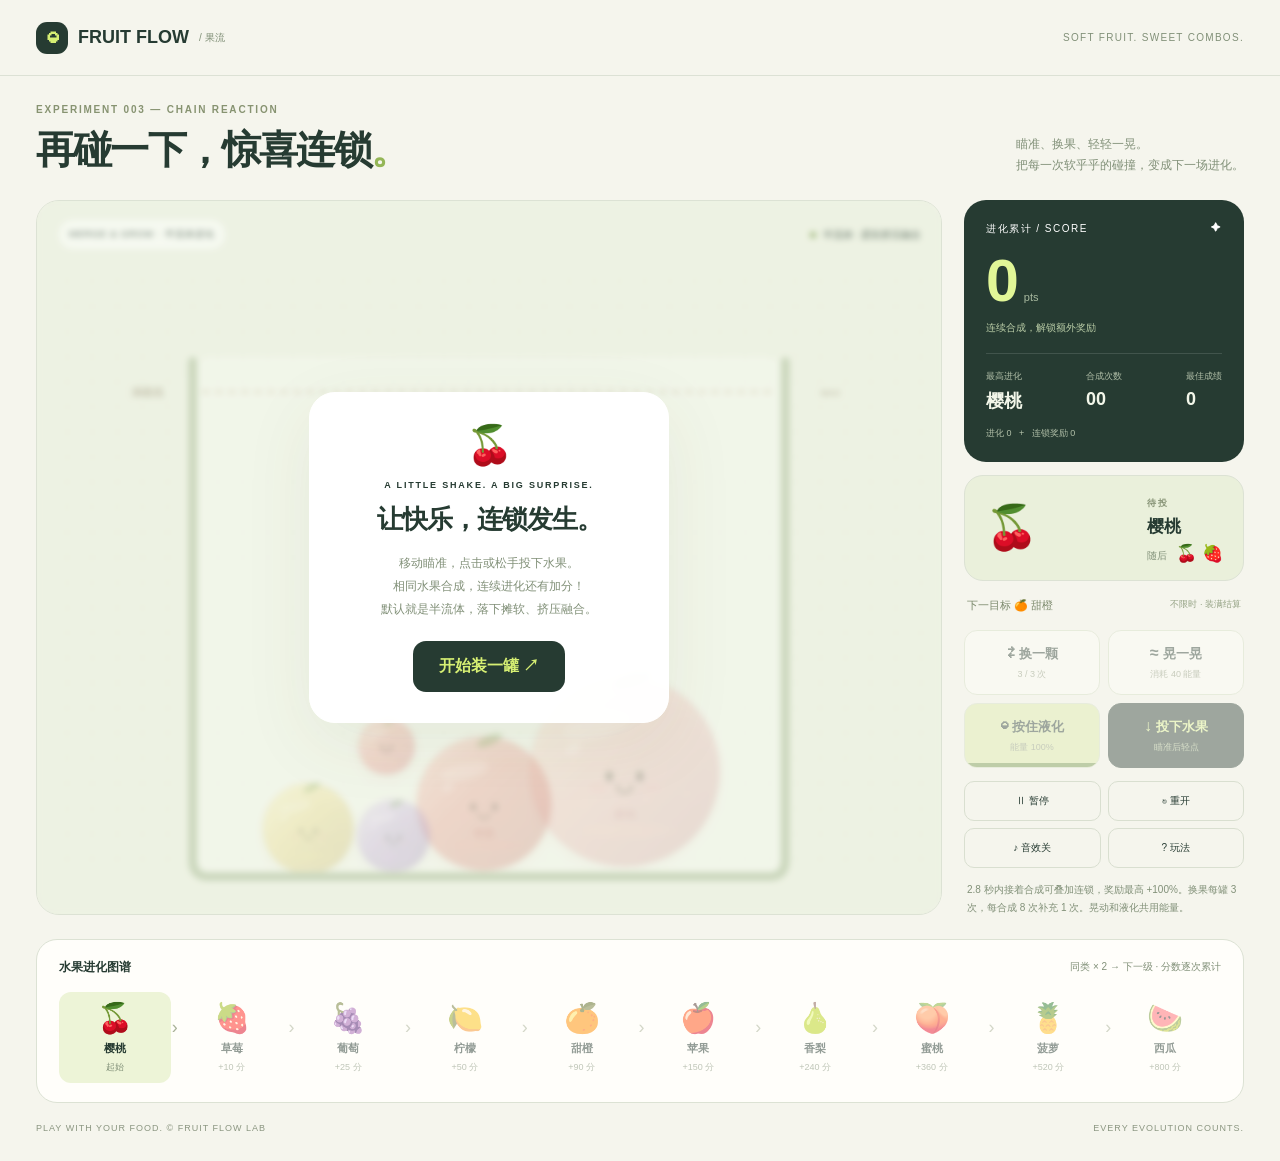
==== index.html @ d8d3d986 "Initial release of Fruit Flow" ====
<!doctype html>
<html lang="zh-CN"><head><meta charset="UTF-8"><meta name="viewport" content="width=device-width,initial-scale=1,viewport-fit=cover"><meta name="theme-color" content="#f5f5ed"><title>果流实验室 · Fruit Flow</title><style>

:root{--ink:#263b32;--muted:#819078;--lime:#d6ef73;--paper:#f5f5ed}*{box-sizing:border-box}html{color-scheme:light}body{margin:0;background:var(--paper);color:var(--ink);font-family:Arial,"PingFang SC","Microsoft Yahei",sans-serif}button{font:inherit;color:inherit;cursor:pointer;touch-action:manipulation}button:disabled{opacity:.42;cursor:default}button:focus-visible,a:focus-visible{outline:3px solid #eb965f;outline-offset:3px}[hidden]{display:none!important}header{max-width:1380px;margin:auto;height:76px;padding:0 36px;border-bottom:1px solid #dce1d5;display:flex;align-items:center;justify-content:space-between}.brand{display:flex;align-items:center;gap:10px;font-size:18px;font-weight:800}.brand small{font-size:10px;font-weight:400;color:var(--muted)}.mark{width:32px;height:32px;background:var(--ink);color:var(--lime);border-radius:11px;display:grid;place-items:center;font-size:24px}.eyebrow{font-size:10px;letter-spacing:1.8px;font-weight:700}.header-right{font-size:10px;letter-spacing:1.3px;color:var(--muted)}main{max-width:1380px;margin:auto;padding:28px 36px}.intro{display:flex;align-items:end;justify-content:space-between;margin-bottom:23px}h1{font-size:39px;letter-spacing:-1.8px;margin:8px 0 0}.intro p{font-size:12px;line-height:1.8;color:var(--muted);margin:0}.layout{display:grid;grid-template-columns:minmax(0,1fr) 280px;gap:22px;align-items:start}.lab{position:sticky;top:15px;min-width:0;background:#edf1e4;border:1px solid #dce2d4;border-radius:23px;overflow:hidden}.game-surface{position:relative;width:100%}canvas{display:block;width:100%;aspect-ratio:900/710;touch-action:none}.lab-head{position:absolute;top:17px;left:20px;right:20px;display:flex;align-items:center;justify-content:space-between;pointer-events:none;z-index:1}.tag{padding:9px 11px;border:1px solid #e0e5d6;background:#ffffffb3;border-radius:20px;font-size:9px;letter-spacing:1px}.phase-label{font-size:10px;display:flex;align-items:center;gap:7px}.phase-label i{width:6px;height:6px;border-radius:50%;background:#849c54}.overlay{position:absolute;inset:0;z-index:3;display:grid;place-items:center;background:#eff3e24d;backdrop-filter:blur(3px);padding:16px}.overlay.hidden{display:none}.welcome{max-width:360px;width:100%;padding:30px 24px;border:1px solid white;border-radius:26px;background:#fffffff5;text-align:center;box-shadow:0 20px 70px #40562c14}.symbol{font-size:38px}.welcome .eyebrow{margin-top:13px;font-size:9px}.welcome h2{font-size:26px;letter-spacing:-1px;margin:12px 0}.welcome p{font-size:12px;color:var(--muted);line-height:1.9;margin:15px 0 20px}.primary{border:0;border-radius:13px;background:var(--ink);color:var(--lime);font-weight:700;padding:15px 26px;min-height:44px}.primary:hover{background:#3a5544}.side{display:flex;flex-direction:column;gap:13px}.score-card{padding:22px;border-radius:22px;background:var(--ink);color:#fff}.card-heading{font-size:10px;letter-spacing:1.5px;display:flex;justify-content:space-between}.score{font-size:59px;line-height:1.1;letter-spacing:-3px;color:#e1f697;margin:13px 0 7px;font-variant-numeric:tabular-nums}.score b{font-weight:600}.score>span{font-size:11px;letter-spacing:0;margin-left:8px;color:#a9baa0}#combo{font-size:10px;color:#bacda7;min-height:15px}.stats{display:flex;justify-content:space-between;border-top:1px solid #ffffff20;padding-top:16px;margin-top:17px;font-size:9px;color:#b1bfa8}.stats strong{display:block;font-size:18px;color:#f2f6e9;margin-top:6px}.score-detail{font-size:9px;color:#b1bfa8;margin-top:14px}.next-card{border:1px solid #dce2d4;background:#eaf0db;border-radius:19px;padding:16px 20px;display:flex;align-items:center;justify-content:space-between}.next-card .eyebrow{font-size:9px;color:#899578}.next-name{font-size:17px;font-weight:700;margin:5px 0}.next-card small{font-size:10px;color:var(--muted)}#afterNext{font-size:17px;margin-left:6px}#nextFruit{font-size:43px}#chainBadge{display:none}.mission{font-size:11px;color:#7b896c;padding:4px 3px;display:flex;justify-content:space-between;gap:10px}.mission span:last-child{font-size:9px;color:#93a183}.toolbox{display:grid;grid-template-columns:1fr 1fr;gap:8px}.tool{position:relative;border:1px solid #d5dfc7;border-radius:13px;background:#fffefa;padding:13px 8px;min-height:65px;overflow:hidden;font-size:13px;font-weight:700;user-select:none;-webkit-user-select:none}.tool small{display:block;font-size:9px;font-weight:400;margin-top:5px;color:#8a957c}.tool .icon{font-size:16px;margin-right:4px}.liquid-tool{background:#ddecaa;touch-action:none}.liquid-tool.active{background:#facb8e}.drop-tool{background:var(--ink);color:#e1f697;border-color:var(--ink)}.drop-tool small{color:#afbf99}.meter{position:absolute;bottom:0;left:0;width:100%;height:4px;background:#c6d99b}.meter>div{height:100%;background:#74964b;width:100%;transition:width .1s linear}.bottom-controls{display:grid;grid-template-columns:1fr 1fr;gap:7px}.secondary{min-height:40px;padding:9px 7px;border:1px solid #d9dfd0;border-radius:10px;font-size:10px;background:transparent}.note{font-size:10px;line-height:1.8;color:var(--muted);margin:0 3px}.instructions{border:1px solid #dce2d4;border-radius:20px;background:#fffefa;padding:22px;margin-top:20px;scroll-margin:20px}.instructions h3{font-size:14px;margin:0 0 14px}.guide-grid{display:grid;grid-template-columns:repeat(4,1fr);gap:20px}.step b{font-size:12px}.step p{font-size:11px;line-height:1.85;color:var(--muted);margin:6px 0}.evolution-card{border:1px solid #dce2d4;border-radius:21px;background:#fffefa;margin-top:22px;padding:19px 22px}.evolution-heading{display:flex;align-items:center;justify-content:space-between;font-size:12px}.evolution-heading span{font-size:10px;color:var(--muted)}.evolution{display:grid;grid-template-columns:repeat(10,1fr);gap:5px;margin-top:16px}.evolution-item{position:relative;text-align:center;padding:9px 2px;border-radius:12px;opacity:.5}.evolution-item.discovered{opacity:1}.evolution-item.latest{background:#edf4d7}.fruit-icon{display:block;font-size:29px;margin-bottom:6px}.evolution-item b{display:block;font-size:11px}.evolution-item small{display:block;font-size:9px;color:var(--muted);margin-top:5px}.evo-arrow{position:absolute;right:-7px;top:25px;color:#a8b197;font-size:18px}.footer{display:flex;justify-content:space-between;margin-top:20px;color:#8b9681;font-size:9px;letter-spacing:1px}.hot{color:#c48041!important}.touch-tip{display:none}
@media(max-width:1050px){header{padding:0 22px}main{padding:23px 22px}.layout{grid-template-columns:minmax(0,1fr) 250px;gap:17px}h1{font-size:33px}.intro p{font-size:11px;max-width:230px}.score-card{padding:19px}.phase-label{font-size:9px}.tag{font-size:8px}.lab-head{left:14px;right:14px}.guide-grid{grid-template-columns:1fr 1fr}}
@media(max-width:700px){header{height:46px;padding:0 13px}.brand{font-size:14px;gap:7px}.brand small{font-size:9px}.mark{width:26px;height:26px;font-size:20px;border-radius:8px}.header-right{font-size:8px;letter-spacing:0}.intro{display:none}main{padding:9px 11px calc(100px + env(safe-area-inset-bottom))}.layout{display:flex;flex-direction:column;gap:8px}.side{display:contents}.score-card{order:-3;position:relative;width:100%;display:flex;align-items:center;gap:14px;padding:10px 13px;border-radius:16px;min-height:62px}.score{font-size:32px;letter-spacing:-1px;margin:0;white-space:nowrap}.score>span{font-size:8px;margin-left:4px}.card-heading,#combo,.score-detail{display:none}.stats{margin:0 0 0 auto;padding:0;border:0;gap:15px;font-size:8px}.stats strong{font-size:13px;margin-top:4px}.next-card{order:-2;width:100%;padding:6px 12px;min-height:42px;border-radius:12px;gap:8px}.next-card>div{display:flex;align-items:center;gap:8px}.next-card .eyebrow{font-size:8px;letter-spacing:0}.next-name{font-size:12px;margin:0}.next-card small{font-size:8px}#afterNext{font-size:14px;margin-left:4px}#nextFruit{font-size:23px;order:-1}#chainBadge{display:block;margin-left:auto;font-size:9px;white-space:nowrap}.lab{order:0;position:relative;top:0;width:100%;border-radius:17px;background:#edf1e4}.game-surface{width:min(100%,calc((100svh - 332px - env(safe-area-inset-bottom))*.984375));min-width:140px;margin:0 auto}canvas{aspect-ratio:630/640}.lab-head{display:none}.welcome{padding:18px 14px;max-width:285px;border-radius:20px}.symbol,.welcome .eyebrow{display:none}.welcome h2{font-size:22px;margin:3px 0 10px}.welcome p{font-size:11px;line-height:1.7;margin:9px 0 13px}.primary{padding:12px 22px;font-size:12px}.mission{order:1;width:100%;font-size:10px;padding:1px 4px}.mission span:last-child{font-size:8px}.bottom-controls{order:2;grid-template-columns:repeat(4,1fr);width:100%;gap:6px}.secondary{min-height:36px;font-size:9px;padding:7px 4px}.toolbox{position:fixed;z-index:5;left:0;right:0;bottom:0;display:grid;grid-template-columns:repeat(4,1fr);gap:7px;padding:9px 11px calc(9px + env(safe-area-inset-bottom));background:#f5f5edf5;border-top:1px solid #dce2d4;backdrop-filter:blur(14px)}.tool{min-height:60px;padding:10px 3px;font-size:11px;border-radius:12px}.tool small{font-size:8px;margin-top:5px}.tool .icon{font-size:13px;margin-right:2px}.swap-tool{order:0}.shake-tool{order:1}.liquid-tool{order:2}.drop-tool{order:3}.note{display:none}.instructions{padding:18px;margin-top:14px}.guide-grid{gap:14px}.step p{font-size:10px}.evolution-card{margin-top:15px;padding:14px 10px}.evolution-heading{font-size:11px}.evolution-heading span{font-size:8px}.evolution{display:flex;overflow-x:auto;gap:8px;padding-bottom:6px;scroll-snap-type:x proximity}.evolution-item{flex:0 0 55px;scroll-snap-align:start}.fruit-icon{font-size:24px}.evo-arrow{right:-8px}.footer{font-size:7px;letter-spacing:0;gap:10px}.touch-tip{display:block;font-size:9px;text-align:center;color:var(--muted);padding:0 0 8px}.lab .touch-tip{display:none}}
@media(max-width:360px){.stats{gap:10px}.stats strong{font-size:12px}.score-card{gap:8px}.next-card>div{gap:5px}#chainBadge{font-size:8px}.game-surface{width:min(100%,calc((100svh - 332px - env(safe-area-inset-bottom))*.984375))}.mission span:last-child{display:none}.welcome h2{font-size:20px}.tool .icon{display:none}}
@media(max-height:520px) and (orientation:landscape){header{height:38px}.intro,.evolution-card,.footer,.mission,.note{display:none}main{padding:8px 16px}.layout{display:grid;grid-template-columns:minmax(0,1fr) 230px;gap:12px}.side{display:flex;gap:7px}.lab{position:relative;top:0;order:0}.game-surface{width:auto;max-width:100%;height:calc(100svh - 65px);aspect-ratio:630/640;margin:auto}canvas{width:100%;height:100%;aspect-ratio:630/640}.lab-head{display:none}.score-card{display:block;padding:10px 13px;min-height:0;border-radius:12px}.card-heading,#combo,.score-detail{display:none}.score{font-size:29px;margin:0}.stats{margin-top:5px;padding:5px 0 0;gap:10px;font-size:8px}.stats strong{font-size:12px;margin-top:3px}.next-card{padding:5px 10px;min-height:35px;border-radius:10px}.next-name{font-size:12px;margin:2px 0}.next-card .eyebrow{display:none}#nextFruit{font-size:25px}.toolbox{position:static;padding:0;border:0;background:transparent;grid-template-columns:1fr 1fr;gap:6px}.tool{min-height:45px;padding:7px;font-size:11px}.tool small{font-size:8px;margin-top:3px}.bottom-controls{grid-template-columns:repeat(4,1fr);gap:4px}.secondary{font-size:8px;padding:5px 2px;min-height:32px}.welcome{max-width:300px;padding:18px}.symbol,.welcome .eyebrow{display:none}.welcome h2{font-size:20px}.welcome p{font-size:11px}.instructions{margin-top:10px}}
@media(prefers-reduced-motion:reduce){*,*:before,*:after{scroll-behavior:auto!important;transition:none!important}}
</style></head><body>
<header><div class="brand"><span class="mark">◒</span> FRUIT FLOW <small>/ 果流</small></div><span class="header-right">SOFT FRUIT. SWEET COMBOS.</span></header>
<main><div class="intro"><div><div class="eyebrow" style="color:#879371">EXPERIMENT 003 — CHAIN REACTION</div><h1>再碰一下，惊喜连锁<span style="color:#94b657">。</span></h1></div><p>瞄准、换果、轻轻一晃。<br>把每一次软乎乎的碰撞，变成下一场进化。</p></div>
<div class="layout"><section class="lab"><div class="game-surface"><div class="lab-head"><div class="tag">MERGE & GROW · 半流体进化</div><div class="phase-label"><i id="phaseDot"></i><span id="phaseText">半流体 · 柔软挤压融合</span></div></div><canvas id="game" width="900" height="710" tabindex="0" aria-label="水果游戏：移动瞄准，点击或触屏松手投放；方向键瞄准，回车投放，X 换果，S 晃动，空格液化"></canvas><div class="overlay" id="overlay"><div class="welcome"><span class="symbol">🍒</span><div class="eyebrow" id="overlayTag">A LITTLE SHAKE. A BIG SURPRISE.</div><h2 id="overlayTitle">让快乐，连锁发生。</h2><p id="overlayBody">移动瞄准，点击或松手投下水果。<br>相同水果合成，连续进化还有加分！<br>默认就是半流体，落下摊软、挤压融合。</p><button class="primary" id="start">开始装一罐 ↗</button></div></div></div></section>
<aside class="side"><div class="score-card"><div class="card-heading"><span>进化累计 / SCORE</span><span>✦</span></div><div class="score"><b id="score">0</b><span>pts</span></div><div id="combo">连续合成，解锁额外奖励</div><div class="stats"><div>最高进化<strong id="highest">樱桃</strong></div><div>合成次数<strong id="collected">00</strong></div><div>最佳成绩<strong id="best">0</strong></div></div><div class="score-detail">进化 <span id="baseScore">0</span> &nbsp; + &nbsp; 连锁奖励 <span id="bonusScore">0</span></div></div>
<div class="next-card"><span id="nextFruit">🍒</span><div><span class="eyebrow">待投</span><div class="next-name" id="nextName">樱桃</div><small>随后 <span id="afterNext">🍒 🍓</span></small></div><span id="chainBadge">合并 · 进化</span></div>
<div class="mission"><span id="goal">下一目标 🍊 甜橙</span><span>不限时 · 装满结算</span></div>
<div class="toolbox" aria-label="游戏操作"><button class="tool swap-tool" id="swap"><span class="icon">⇄</span>换一颗<small id="swapCount">3 / 3 次</small></button><button class="tool shake-tool" id="shake"><span class="icon">≈</span>晃一晃<small id="shakeStatus">消耗 40 能量</small></button><button class="tool liquid-tool" id="liquid"><span class="icon">◒</span>按住液化<small>能量 <span id="energyValue">100%</span></small><div class="meter"><div id="energy"></div></div></button><button class="tool drop-tool" id="drop"><span class="icon">↓</span>投下水果<small>瞄准后轻点</small></button></div>
<div class="bottom-controls"><button class="secondary" id="pause">Ⅱ 暂停</button><button class="secondary" id="restart">↻ 重开</button><button class="secondary" id="sound" aria-pressed="false">♪ 音效关</button><button class="secondary" id="help" aria-expanded="false" aria-controls="guide">? 玩法</button></div><p class="note">2.8 秒内接着合成可叠加连锁，奖励最高 +100%。换果每罐 3 次，每合成 8 次补充 1 次。晃动和液化共用能量。</p></aside></div>
<section class="instructions" id="guide" hidden><h3>一点策略，更多惊喜。</h3><div class="guide-grid"><div class="step"><b>01 · 投放与连锁</b><p>移动鼠标点击投放；手机拖动后松手投放。2.8 秒内接着合成，每多一次奖励增加 25%，最高 +100%。落点圆圈帮助预判。</p></div><div class="step"><b>02 · 换一颗</b><p>待投水果换成另一种初级水果，每罐 3 次。每合成 8 次补充 1 次，上限 3 次。键盘快捷键 X。</p></div><div class="step"><b>03 · 晃动与液化</b><p>晃罐消耗 40 能量、冷却 8 秒，帮助被卡住的水果重新碰面。水果默认保持半流体。按住空格或液化按钮进一步降低张力、更容易摊开；松开仍保留柔软形变。</p></div><div class="step"><b>04 · 一直装到满</b><p>没有倒计时。落稳的水果越过满载线持续 2 秒后结算。方向键瞄准，回车投放，S 晃罐，P 暂停。西瓜为最终形态。</p></div></div></section>
<section class="evolution-card"><div class="evolution-heading"><b>水果进化图谱</b><span>同类 × 2 → 下一级 · 分数逐次累计</span></div><div class="evolution" id="evolution"></div></section><div class="footer"><span>PLAY WITH YOUR FOOD. © FRUIT FLOW LAB</span><span>EVERY EVOLUTION COUNTS.</span></div></main>
<script>
(()=>{
'use strict';
const $=id=>document.getElementById(id),canvas=$('game'),ctx=canvas.getContext('2d');
const W=900,H=710,TAU=Math.PI*2,LEFT=160,RIGHT=740,FLOOR=668,LIMIT=190;
// Evolution points always accumulate; fast successive merges add a separate chain bonus.
const tiers=[
 {name:'樱桃',emoji:'🍒',r:21,fill:'#e78699',dark:'#b95371',light:'#ffc6d1',points:0},
 {name:'草莓',emoji:'🍓',r:28,fill:'#f18d84',dark:'#c95359',light:'#ffd0bd',points:10},
 {name:'葡萄',emoji:'🍇',r:36,fill:'#b69bd7',dark:'#8261a7',light:'#e2d0f7',points:25},
 {name:'柠檬',emoji:'🍋',r:45,fill:'#ecd56c',dark:'#b29837',light:'#fff2ae',points:50},
 {name:'甜橙',emoji:'🍊',r:55,fill:'#ffae57',dark:'#cd7a32',light:'#ffe0a0',points:90},
 {name:'苹果',emoji:'🍎',r:67,fill:'#e78276',dark:'#b7574e',light:'#ffbeb1',points:150},
 {name:'香梨',emoji:'🍐',r:80,fill:'#b7ce69',dark:'#7c983c',light:'#e6efab',points:240},
 {name:'蜜桃',emoji:'🍑',r:95,fill:'#efb0ac',dark:'#c38088',light:'#ffe3cb',points:360},
 {name:'菠萝',emoji:'🍍',r:112,fill:'#dec166',dark:'#a28a38',light:'#f7e7a7',points:520},
 {name:'西瓜',emoji:'🍉',r:131,fill:'#85ba86',dark:'#4b865d',light:'#c4e3a1',points:800}
];
let fusions=[];
let fruits=[],particles=[],popups=[],mode='ready',score=0,merges=0,highest=0,counts=Array(10).fill(0);
let baseScore=0,bonusScore=0,chain=0,bestChain=0,chainUntil=0,swaps=3,shakeCooldown=0,shakeTime=0,bannerTime=0,soundOn=false,audioCtx=null;
let view={x:0,y:0,w:900,h:710};
let next=[],aimX=450,dropCooldown=0,overflow=0,energy=100,liquidHeld=false,liquid=false,depleted=false,elapsed=0,best=0,uid=0,activePointer=null;
const keys=new Set();
try{best=Math.max(0,Number(localStorage.getItem('fruit-flow-evolution-best'))||0)}catch{}
const clamp=(v,a,b)=>Math.max(a,Math.min(b,v));
const randomTier=()=>{const n=Math.random();return n<.42?0:n<.73?1:n<.92?2:3};
function makeFruit(x,y,tier,vx=0,vy=0){const r=tiers[tier].r;return {id:uid++,tier,r,x,y,vx,vy,age:0,squash:0,squashV:0,supported:false,load:0,phase:Math.random()*TAU,rotation:(Math.random()-.5)*.22,outline:Array.from({length:32},()=>({r,v:0})),contacts:[]}}
// Deformation changes the collider itself. Horizontal spreading preserves ellipse area.
function extent(f,nx,ny){const sy=1-(f.squash||0),sx=1/sy;return f.r/Math.sqrt(nx*nx/(sx*sx)+ny*ny/(sy*sy))}
function radius(f){return extent(f,0,1)}
function touching(a,b,padding=1.5){const dx=b.x-a.x,dy=b.y-a.y,d=Math.hypot(dx,dy)||.001;return d<=extent(a,dx/d,dy/d)+extent(b,dx/d,dy/d)+padding}

function saveBest(){if(score>best){best=score;try{localStorage.setItem('fruit-flow-evolution-best',best)}catch{}}}
function sound(kind,tier=0){
 if(!soundOn)return;
 try{const Audio=window.AudioContext||window.webkitAudioContext;if(!Audio)return;if(!audioCtx)audioCtx=new Audio();if(audioCtx.state==='suspended')audioCtx.resume().catch(()=>{});const at=audioCtx.currentTime,osc=audioCtx.createOscillator(),gain=audioCtx.createGain();osc.connect(gain);gain.connect(audioCtx.destination);osc.type='sine';const frequency=kind==='merge'?300*Math.pow(1.122,tier+Math.min(chain,5)):kind==='shake'?115:220;osc.frequency.setValueAtTime(frequency,at);osc.frequency.exponentialRampToValueAtTime(kind==='drop'?100:frequency*1.4,at+.12);gain.gain.setValueAtTime(.0001,at);gain.gain.exponentialRampToValueAtTime(.055,at+.012);gain.gain.exponentialRampToValueAtTime(.0001,at+.22);osc.start(at);osc.stop(at+.23)}catch{}
}
function swapFruit(){
 if(mode!=='playing'||swaps<1||dropCooldown>0)return false;
 const options=[0,1,2,3].filter(t=>t!==next[0]);next[0]=options[Math.floor(Math.random()*options.length)];swaps--;sound('drop');updateUI();return true;
}
function shake(){
 if(mode!=='playing'||shakeCooldown>0||energy<40||!fruits.length)return false;
 energy-=40;shakeCooldown=8;shakeTime=.48;
 for(const f of fruits){f.vx+=(f.x<450?1:-1)*(85+Math.random()*70);f.vy-=65+Math.random()*55;f.squashV+=.65}
 sound('shake');return true;
}
function updateUI(){
 $('score').textContent=score;$('collected').textContent=String(merges).padStart(2,'0');$('highest').textContent=tiers[highest].name;$('best').textContent=best;
 $('combo').textContent=chain>1?'连锁 '+chain+' 次 · 奖励已累计 +'+bonusScore+' 分':merges?'进化 '+baseScore+' + 连锁奖励 '+bonusScore:'连续合成，解锁额外奖励';
 $('swapCount').textContent=swaps+' / 3 次';$('baseScore').textContent=baseScore;$('bonusScore').textContent=bonusScore;
 const goal=[4,6,9].find(t=>highest<t);$('goal').textContent=goal===undefined?'已达成终极西瓜！':'下一目标 '+tiers[goal].emoji+' '+tiers[goal].name;
 $('nextFruit').textContent=tiers[next[0]??0].emoji;$('nextName').textContent=tiers[next[0]??0].name;
 $('afterNext').textContent=next.slice(1).map(t=>tiers[t].emoji).join('  ');
 for(let i=0;i<tiers.length;i++){const el=$('tier-'+i);el.classList.toggle('discovered',i<=highest);el.classList.toggle('latest',i===highest);$('count-'+i).textContent=i===0?'起始':counts[i]?'已合成 '+counts[i]+' 次':'+'+tiers[i].points+' 分'}
}
function reset(){fusions=[];fruits=[];particles=[];popups=[];score=0;baseScore=0;bonusScore=0;chain=0;bestChain=0;chainUntil=0;swaps=3;shakeCooldown=0;shakeTime=0;bannerTime=0;merges=0;highest=0;counts=Array(10).fill(0);next=[0,0,randomTier()];aimX=450;dropCooldown=0;overflow=0;energy=100;elapsed=0;liquidHeld=false;liquid=false;depleted=false;activePointer=null;keys.clear();mode='playing';$('overlay').classList.add('hidden');$('pause').textContent='Ⅱ 暂停';updateUI()}
function drop(){if(mode!=='playing'||dropCooldown>0)return false;const tier=next.shift(),r=tiers[tier].r;fruits.push(makeFruit(clamp(aimX,LEFT+r+3,RIGHT-r-3),118,tier,0,40));next.push(randomTier());dropCooldown=.48;sound('drop');updateUI();return true}
function end(){mode='ended';liquidHeld=false;liquid=false;activePointer=null;keys.clear();saveBest();$('overlayTag').textContent='EVOLUTION COMPLETE';$('overlayTitle').textContent='这一罐，进化了 '+score+' 分';$('overlayBody').innerHTML='水果已持续越过满载线。<br>完成 '+merges+' 次合成，最高进化到'+tiers[highest].emoji+tiers[highest].name+'。<br>进化 '+baseScore+' 分 + 连锁奖励 '+bonusScore+' 分。<br>本罐最高连锁 '+bestChain+' 次。';$('start').textContent='再装一罐 ↗';$('overlay').classList.remove('hidden');updateUI()}
function togglePause(){if(mode==='playing'){mode='paused';liquidHeld=false;liquid=false;activePointer=null;keys.clear();$('pause').textContent='▶ 继续'}else if(mode==='paused'){mode='playing';$('pause').textContent='Ⅱ 暂停'}}
function mergePairs(){
 const consumed=new Set(),born=[];
 for(let i=0;i<fruits.length;i++){const a=fruits[i];if(consumed.has(a.id)||a.age<.18||a.tier===tiers.length-1)continue;
  for(let j=i+1;j<fruits.length;j++){const b=fruits[j];if(consumed.has(b.id)||b.age<.18||a.tier!==b.tier)continue;
   if(!touching(a,b))continue;
   consumed.add(a.id);consumed.add(b.id);const tier=a.tier+1,r=tiers[tier].r,x=clamp((a.x+b.x)/2,LEFT+r,RIGHT-r),y=Math.min(FLOOR-r,(a.y+b.y)/2);
   const f=makeFruit(x,y,tier,(a.vx+b.vx)*.35,Math.min(0,(a.vy+b.vy)*.25)-35);f.squash=.16;f.squashV=1.3;
   const angle=Math.atan2(b.y-a.y,b.x-a.x);for(let k=0;k<32;k++)f.outline[k].r=f.r*(1+.26*Math.cos(2*(k/32*TAU-angle)));
   fusions.push({ax:a.x,ay:a.y,bx:b.x,by:b.y,x,y,ra:a.r,rb:b.r,tier,life:.55});born.push(f);
   chain=elapsed<=chainUntil&&chain>0?chain+1:1;chainUntil=elapsed+2.8;bestChain=Math.max(bestChain,chain);
   const bonus=Math.floor(tiers[tier].points*.25*Math.min(chain-1,4));baseScore+=tiers[tier].points;bonusScore+=bonus;score=baseScore+bonusScore;merges++;counts[tier]++;highest=Math.max(highest,tier);
   if(merges%8===0)swaps=Math.min(3,swaps+1);energy=Math.min(100,energy+5);if(chain>1)bannerTime=1.5;
   popups.push({x,y:y-r,text:tiers[tier].name+' +'+tiers[tier].points+(bonus?' · 奖励 +'+bonus:''),life:1.25});sound('merge',tier);
   for(let k=0;k<16;k++){const angle=Math.random()*TAU,speed=40+Math.random()*100;particles.push({x,y,vx:Math.cos(angle)*speed,vy:Math.sin(angle)*speed,life:.5+Math.random()*.4,color:tiers[tier].fill,r:2+Math.random()*4})}
   break;
  }
 }
 if(born.length){fruits=fruits.filter(f=>!consumed.has(f.id)).concat(born);saveBest();updateUI()}
}
function physics(dt){
 elapsed+=dt;dropCooldown=Math.max(0,dropCooldown-dt);shakeCooldown=Math.max(0,shakeCooldown-dt);shakeTime=Math.max(0,shakeTime-dt);bannerTime=Math.max(0,bannerTime-dt);
 if(chain&&elapsed>chainUntil){chain=0;updateUI()}
 if(keys.has('ArrowLeft'))aimX-=320*dt;if(keys.has('ArrowRight'))aimX+=320*dt;aimX=clamp(aimX,LEFT+28,RIGHT-28);
 if(!liquidHeld)depleted=false;liquid=liquidHeld&&!depleted&&energy>0;energy=clamp(energy+(liquid?-27:16)*dt,0,100);if(energy===0)depleted=true;
 for(const f of fruits){
  f.age+=dt;const target=f.supported?(liquid?.34:.19)+Math.min(.09,f.load*.035):-Math.min(.12,Math.abs(f.vy)/3600);
  f.squashV+=((target-f.squash)*(liquid?30:46)-f.squashV*(liquid?6:7))*dt;f.squash=clamp(f.squash+f.squashV*dt,-.16,.43);
  f.contacts=[];f.supported=false;f.load=0;f.vx*=.995;f.vy=Math.min(570,f.vy+670*dt);f.x+=f.vx*dt;f.y+=f.vy*dt;
 }
 mergePairs();
 // Dynamic, area-preserving colliders spread under weight; surface nodes retain viscous motion.
 for(let iteration=0;iteration<9;iteration++){
  for(const f of fruits){const rx=extent(f,1,0),ry=extent(f,0,1);if(f.x<LEFT+rx){f.x=LEFT+rx;if(f.vx<0)f.vx*=-.06}if(f.x>RIGHT-rx){f.x=RIGHT-rx;if(f.vx>0)f.vx*=-.06}if(f.y>=FLOOR-ry-.3){f.supported=true;f.y=Math.min(f.y,FLOOR-ry);if(f.vy>0){if(f.vy>100)f.squashV+=Math.min(2.8,f.vy*.006);f.vy=0}f.vx*=.95}}
  for(let i=0;i<fruits.length;i++)for(let j=i+1;j<fruits.length;j++){
   const a=fruits[i],b=fruits[j];let dx=b.x-a.x,dy=b.y-a.y,d=Math.hypot(dx,dy);if(d<.001){dx=.01;dy=.001;d=Math.hypot(dx,dy)}const nx=dx/d,ny=dy/d,min=extent(a,nx,ny)+extent(b,nx,ny);if(d>=min)continue;const ia=1/(a.r*a.r),ib=1/(b.r*b.r),sum=ia+ib,overlap=min-d;
   a.x-=nx*overlap*ia/sum*.85;a.y-=ny*overlap*ia/sum*.85;b.x+=nx*overlap*ib/sum*.85;b.y+=ny*overlap*ib/sum*.85;
   const relative=(b.vx-a.vx)*nx+(b.vy-a.vy)*ny;if(relative<0){const impulse=-relative/sum;a.vx-=impulse*ia*nx;a.vy-=impulse*ia*ny;b.vx+=impulse*ib*nx;b.vy+=impulse*ib*ny;if(iteration===0&&relative< -80){a.squashV+=Math.min(1.7,-relative*.004);b.squashV+=Math.min(1.7,-relative*.004)}}
   const tangent=(b.vx-a.vx)*(-ny)+(b.vy-a.vy)*nx,friction=tangent*.035/sum;a.vx+=friction*ia*(-ny);a.vy+=friction*ia*nx;b.vx-=friction*ib*(-ny);b.vy-=friction*ib*nx;
  }
 }
 for(const f of fruits){const rx=extent(f,1,0),ry=extent(f,0,1);f.x=clamp(f.x,LEFT+rx,RIGHT-rx);f.y=Math.min(f.y,FLOOR-ry);f.vx=clamp(f.vx,-450,450);f.vy=clamp(f.vy,-450,570);f.contacts.push({nx:-1,ny:0,d:f.x-LEFT},{nx:1,ny:0,d:RIGHT-f.x},{nx:0,ny:1,d:FLOOR-f.y})}
 for(let i=0;i<fruits.length;i++)for(let j=i+1;j<fruits.length;j++){
  const a=fruits[i],b=fruits[j],dx=b.x-a.x,dy=b.y-a.y,d=Math.hypot(dx,dy)||1,nx=dx/d,ny=dy/d,ra=extent(a,nx,ny),rb=extent(b,nx,ny);
  if(d<ra+rb+5){a.contacts.push({nx,ny,d:d*ra/(ra+rb)});b.contacts.push({nx:-nx,ny:-ny,d:d*rb/(ra+rb)});
   if(ny>.28){a.supported=true;b.load+=a.r*a.r/(b.r*b.r)*ny}if(ny<-.28){b.supported=true;a.load+=b.r*b.r/(a.r*a.r)*(-ny)}
  }
 }
 for(const f of fruits){
  const targets=[],caps=[];const motion=Math.min(1,Math.hypot(f.vx,f.vy)/250+Math.abs(f.squashV)*.35);
  for(let i=0;i<32;i++){
   const angle=i/32*TAU,nx=Math.cos(angle),ny=Math.sin(angle);let cap=f.r*1.85;
   for(const c of f.contacts){const dot=nx*c.nx+ny*c.ny;if(dot>0)cap=Math.min(cap,Math.max(.5,c.d)/dot)}
   caps.push(cap);const ripple=(.012+motion*.035)*Math.sin(angle*3+elapsed*6+f.phase)+motion*.025*Math.sin(angle*5-elapsed*9);
   targets.push(Math.min(cap,extent(f,nx,ny)*(1+ripple)));
  }
  // Lost area at contact faces bulges into free space, instead of disappearing.
  const desiredArea=Math.PI*f.r*f.r;
  for(let pass=0;pass<3;pass++){let area=0;for(let i=0;i<32;i++)area+=targets[i]*targets[(i+1)%32]*Math.sin(TAU/32)*.5;const correction=Math.sqrt(desiredArea/Math.max(area,1));for(let i=0;i<32;i++)targets[i]=Math.min(caps[i],targets[i]*clamp(correction,.94,1.09))}
  for(let i=0;i<32;i++){const p=f.outline[i],neighbors=(f.outline[(i+31)%32].r+f.outline[(i+1)%32].r)*.5;
   p.v+=((targets[i]-p.r)*(liquid?50:88)+(neighbors-p.r)*9-p.v*(liquid?6:8))*dt;p.r=clamp(p.r+p.v*dt,f.r*.4,f.r*1.85);
   // Containment is exact even during the wet recoil after a heavy landing.
   if(p.r>caps[i]){p.r=Math.max(.5,caps[i]);p.v=Math.min(0,p.v)}
  }
 }
 for(const f of fusions)f.life-=dt;fusions=fusions.filter(f=>f.life>0);
 const crowded=fruits.some(f=>f.age>1.5&&f.y-radius(f)<LIMIT);overflow=crowded?Math.min(2,overflow+dt):0;
 if(overflow>=2){end();return}
 for(const p of particles){p.life-=dt;p.x+=p.vx*dt;p.y+=p.vy*dt;p.vy+=190*dt}particles=particles.filter(p=>p.life>0);
 for(const p of popups){p.life-=dt;p.y-=28*dt}popups=popups.filter(p=>p.life>0);
}
function rounded(x,y,w,h,r,fill){ctx.beginPath();ctx.roundRect(x,y,w,h,r);ctx.fillStyle=fill;ctx.fill()}
function label(text,x,y,size=12,color='#8a987a',align='center'){ctx.font=`${size}px Arial,"PingFang SC",sans-serif`;ctx.fillStyle=color;ctx.textAlign=align;ctx.fillText(text,x,y)}
function fruitPath(f){
 const points=f.outline.map((p,i)=>({x:f.x+Math.cos(i/32*TAU)*p.r,y:f.y+Math.sin(i/32*TAU)*p.r}));
 ctx.beginPath();ctx.moveTo((points[31].x+points[0].x)/2,(points[31].y+points[0].y)/2);
 for(let i=0;i<32;i++){const p=points[i],q=points[(i+1)%32];ctx.quadraticCurveTo(p.x,p.y,(p.x+q.x)/2,(p.y+q.y)/2)}ctx.closePath();
}
function drawFusion(f){
 const progress=1-f.life/.55,ease=1-Math.pow(1-progress,3),ax=f.ax+(f.x-f.ax)*ease,ay=f.ay+(f.y-f.ay)*ease,bx=f.bx+(f.x-f.bx)*ease,by=f.by+(f.y-f.by)*ease,angle=Math.atan2(by-ay,bx-ax),nx=-Math.sin(angle),ny=Math.cos(angle),r=Math.min(f.ra,f.rb)*(1-progress*.6);
 ctx.save();ctx.globalAlpha=(1-progress)*.8;ctx.fillStyle=tiers[f.tier].fill;
 ctx.beginPath();ctx.moveTo(ax+nx*r,ay+ny*r);ctx.bezierCurveTo(f.x+nx*r*.3,f.y+ny*r*.3,f.x+nx*r*.3,f.y+ny*r*.3,bx+nx*r,by+ny*r);ctx.lineTo(bx-nx*r,by-ny*r);ctx.bezierCurveTo(f.x-nx*r*.3,f.y-ny*r*.3,f.x-nx*r*.3,f.y-ny*r*.3,ax-nx*r,ay-ny*r);ctx.closePath();ctx.fill();
 for(const [x,y,rr] of [[ax,ay,f.ra],[bx,by,f.rb]]){ctx.beginPath();ctx.arc(x,y,rr*(1-progress*.6),0,TAU);ctx.fill()}ctx.restore();
}
function drawFruit(f,ghost=false){
 const t=tiers[f.tier],sy=1-(f.squash||0),sx=1/sy;
 ctx.save();ctx.globalAlpha*=ghost?.62:Math.min(1,.35+(f.age??2)*2.5);ctx.shadowColor=t.dark+'28';ctx.shadowBlur=14;ctx.shadowOffsetY=6;fruitPath(f);
 const gradient=ctx.createLinearGradient(f.x-f.r*sx,f.y-f.r*sy,f.x+f.r*sx,f.y+f.r*sy);gradient.addColorStop(0,t.light);gradient.addColorStop(.42,t.fill);gradient.addColorStop(1,t.dark+'dc');ctx.fillStyle=gradient;ctx.fill();ctx.shadowColor='transparent';ctx.strokeStyle=t.dark+'55';ctx.lineWidth=1.25;ctx.stroke();
 ctx.save();ctx.clip();ctx.translate(f.x,f.y);ctx.scale(sx,sy);
 // Fruit markings are carried by the soft surface, rather than a rigid emoji sticker.
 if(f.tier===1||f.tier===7){ctx.fillStyle=f.tier===1?'#fff0b894':'#f5dcd180';for(let k=0;k<12;k++){const a=k*2.4,rr=f.r*(.38+(k%3)*.16);ctx.beginPath();ctx.ellipse(Math.cos(a)*rr,Math.sin(a)*rr,1.3+f.r*.014,2.3+f.r*.02,a,0,TAU);ctx.fill()}}
 if(f.tier===3||f.tier===4){ctx.strokeStyle='#fff2c566';ctx.lineWidth=Math.max(1,f.r*.035);for(let k=0;k<8;k++){const a=k/8*TAU;ctx.beginPath();ctx.moveTo(Math.cos(a)*f.r*.35,Math.sin(a)*f.r*.35);ctx.lineTo(Math.cos(a)*f.r*.83,Math.sin(a)*f.r*.83);ctx.stroke()}ctx.beginPath();ctx.arc(0,0,f.r*.84,0,TAU);ctx.stroke()}
 if(f.tier===2){for(let k=0;k<7;k++){const a=k/7*TAU;ctx.beginPath();ctx.arc(Math.cos(a)*f.r*.6,Math.sin(a)*f.r*.6,f.r*.21,0,TAU);ctx.fillStyle='#e5c6ff30';ctx.fill();ctx.strokeStyle='#ffffff20';ctx.lineWidth=1;ctx.stroke()}}
 if(f.tier===8){ctx.strokeStyle='#f9e9a866';ctx.lineWidth=2;for(let k=-3;k<=3;k++){ctx.beginPath();ctx.moveTo(-f.r,k*f.r*.4-f.r);ctx.lineTo(f.r,k*f.r*.4+f.r);ctx.moveTo(-f.r,k*f.r*.4+f.r);ctx.lineTo(f.r,k*f.r*.4-f.r);ctx.stroke()}}
 if(f.tier===9){ctx.strokeStyle='#387b555c';ctx.lineWidth=f.r*.09;for(let k=-2;k<=2;k++){ctx.beginPath();ctx.ellipse(k*f.r*.39,0,f.r*.19,f.r*1.1,0,0,TAU);ctx.stroke()}}
 ctx.beginPath();ctx.ellipse(-f.r*.29,-f.r*.48,f.r*.37,f.r*.12,-.22,0,TAU);ctx.fillStyle='#ffffff95';ctx.fill();ctx.beginPath();ctx.ellipse(-f.r*.54,-f.r*.24,f.r*.09,f.r*.055,-.55,0,TAU);ctx.fillStyle='#ffffffb0';ctx.fill();
 ctx.beginPath();ctx.ellipse(f.r*.05,f.r*.62,f.r*.5,f.r*.075,0,0,TAU);ctx.fillStyle=t.light+'65';ctx.fill();
 // A little face follows the viscous squash; leaves follow the moving upper skin.
 ctx.fillStyle='#354431';const eye=f.r*.16;for(const x of [-eye,eye]){ctx.beginPath();ctx.ellipse(x,f.r*.05,Math.max(1.5,f.r*.035),Math.max(2.5,f.r*.055),0,0,TAU);ctx.fill()}
 ctx.beginPath();ctx.arc(0,f.r*.15,Math.max(2.3,f.r*.075),0,Math.PI);ctx.strokeStyle='#455239';ctx.lineWidth=Math.max(1.2,f.r*.025);ctx.stroke();ctx.fillStyle='#f7bbb860';for(const x of [-f.r*.29,f.r*.29]){ctx.beginPath();ctx.ellipse(x,f.r*.17,f.r*.105,f.r*.055,0,0,TAU);ctx.fill()}
 ctx.restore();
 const top=f.outline[24].r;ctx.beginPath();ctx.ellipse(f.x+f.r*.08,f.y-top+4,f.r*.2,f.r*.067,-.4+Math.sin(elapsed*4+(f.phase||0))*.12,0,TAU);ctx.fillStyle='#729e51';ctx.fill();
 if(f.r>50)label(t.name,f.x,f.y+f.r*sy*.49,Math.max(10,f.r*.12),t.dark);ctx.restore();
}
function resizeCanvas(){
 const bounds=canvas.getBoundingClientRect();const compact=window.matchMedia('(max-width: 700px), (max-height: 520px) and (orientation: landscape)').matches;
 view=compact?{x:135,y:55,w:630,h:640}:{x:0,y:0,w:900,h:710};
 const dpr=Math.min(window.devicePixelRatio||1,2);canvas.width=Math.max(1,Math.round(bounds.width*dpr));canvas.height=Math.max(1,Math.round(bounds.height*dpr));
}
function draw(){
 ctx.setTransform(1,0,0,1,0,0);ctx.clearRect(0,0,canvas.width,canvas.height);ctx.setTransform(canvas.width/view.w,0,0,canvas.height/view.h,-view.x*canvas.width/view.w,-view.y*canvas.height/view.h);
 ctx.save();if(shakeTime>0&&!window.matchMedia('(prefers-reduced-motion: reduce)').matches)ctx.translate(Math.sin(shakeTime*75)*shakeTime*8,0);ctx.fillStyle='#edf1e4';ctx.fillRect(0,0,W,H);ctx.fillStyle='#d5ddc9';for(let x=30;x<W;x+=25)for(let y=80;y<680;y+=25){ctx.beginPath();ctx.arc(x,y,.9,0,TAU);ctx.fill()}
 rounded(LEFT-11,155,RIGHT-LEFT+22,FLOOR-143,26,'#ffffff50');
 ctx.strokeStyle='#bdcbae';ctx.lineWidth=9;ctx.lineJoin='round';ctx.lineCap='round';ctx.beginPath();ctx.moveTo(LEFT-5,160);ctx.lineTo(LEFT-5,FLOOR-12);ctx.quadraticCurveTo(LEFT-5,FLOOR+5,LEFT+12,FLOOR+5);ctx.lineTo(RIGHT-12,FLOOR+5);ctx.quadraticCurveTo(RIGHT+5,FLOOR+5,RIGHT+5,FLOOR-12);ctx.lineTo(RIGHT+5,160);ctx.stroke();
 ctx.strokeStyle=overflow?'#db8073':'#c5b69a';ctx.lineWidth=1.5;ctx.setLineDash([6,7]);ctx.beginPath();ctx.moveTo(LEFT+5,LIMIT);ctx.lineTo(RIGHT-5,LIMIT);ctx.stroke();ctx.setLineDash([]);
 label('满载线',110,LIMIT+4,11,overflow?'#c36355':'#a0957e');label('MAX',790,LIMIT+4,9,'#a0957e');
 if(!fruits.length&&mode==='playing'){label('从一颗樱桃开始',450,398,22,'#acb69f');label('移动瞄准 · 点击投放 · 相同水果自动合成',450,429,12,'#a1ad94')}
 ctx.save();ctx.beginPath();ctx.rect(LEFT,0,RIGHT-LEFT,FLOOR);ctx.clip();for(const f of fusions)drawFusion(f);const sorted=[...fruits].sort((a,b)=>b.r-a.r);for(const f of sorted)drawFruit(f);ctx.restore();
 if(mode==='playing'){
  const tier=next[0],r=tiers[tier].r,x=clamp(aimX,LEFT+r+3,RIGHT-r-3);ctx.setLineDash([3,7]);ctx.strokeStyle='#839d6566';ctx.lineWidth=1;ctx.beginPath();ctx.moveTo(x,128+r);let landingY=FLOOR-r;for(const f of fruits){const dx=Math.abs(f.x-x),sum=r+radius(f);if(dx<sum)landingY=Math.min(landingY,f.y-Math.sqrt(sum*sum-dx*dx))}landingY=Math.max(145,landingY);
  ctx.lineTo(x,landingY);ctx.stroke();ctx.setLineDash([]);ctx.beginPath();ctx.ellipse(x,landingY,r,r,0,0,TAU);ctx.strokeStyle=tiers[tier].dark+'55';ctx.lineWidth=2;ctx.stroke();
  const preview={x,y:112,tier,r,rotation:0,squash:0,outline:Array.from({length:32},()=>({r}))};drawFruit(preview,true);label(dropCooldown>0?'准备中…':'点击投下 ↓',x,79,11,'#7a8e65');
 }
 for(const p of particles){ctx.globalAlpha=clamp(p.life*2,0,1);ctx.fillStyle=p.color;ctx.beginPath();ctx.arc(p.x,p.y,p.r,0,TAU);ctx.fill()}ctx.globalAlpha=1;
 for(const p of popups){ctx.globalAlpha=Math.min(1,p.life*2);label(p.text,p.x,p.y,18,'#4a7239')}ctx.globalAlpha=1;
 if(overflow>0&&mode==='playing'){rounded(324,218,252,42,13,'#fff5eee8');label('即将满载 · '+Math.max(1,Math.ceil(2-overflow))+' 秒',450,245,16,'#bc6558')}
 if(bannerTime>0&&mode==='playing'){rounded(315,267,270,53,18,'#263b32ed');label('✦ '+chain+' 连锁进化！',450,301,23,'#e1f697')}
 if(mode==='paused'){ctx.fillStyle='#edf1e4dd';ctx.fillRect(0,0,W,H);label('进化已暂停',450,330,30,'#344c3c');label('点击「继续」或按 P 返回',450,365,14)}
 ctx.restore();
 $('drop').disabled=mode!=='playing'||dropCooldown>0;$('swap').disabled=mode!=='playing'||!swaps||dropCooldown>0;$('shake').disabled=mode!=='playing'||shakeCooldown>0||energy<40||!fruits.length;$('liquid').disabled=mode!=='playing';
 $('shakeStatus').textContent=shakeCooldown>0?Math.ceil(shakeCooldown)+' 秒冷却':'消耗 40 能量';$('energyValue').textContent=Math.floor(energy)+'%';
 $('chainBadge').textContent=chain>1?'✦ '+chain+' 连锁':overflow?'即将满载':'合并 · 进化';$('chainBadge').classList.toggle('hot',chain>1);
 $('energy').style.width=energy+'%';$('phaseText').textContent=liquid?'低张力 · 果肉缓缓流动':overflow?'注意 · 水果越过满载线':'半流体 · 柔软挤压融合';$('phaseDot').style.background=liquid?'#e8a364':overflow?'#d97b6e':'#7b9b50';$('liquid').classList.toggle('active',liquid);
}
let last=0,acc=0;function frame(now){const dt=Math.min((now-last)/1000||0,.05);last=now;if(mode==='playing'){acc+=dt;while(acc>=1/60){physics(1/60);acc-=1/60;if(mode!=='playing'){acc=0;break}}}else acc=0;draw();requestAnimationFrame(frame)}
function locate(e){const bounds=canvas.getBoundingClientRect();aimX=clamp(view.x+(e.clientX-bounds.left)/bounds.width*view.w,LEFT+25,RIGHT-25)}
canvas.addEventListener('pointerdown',e=>{if(mode!=='playing'||activePointer!==null)return;e.preventDefault();locate(e);activePointer=e.pointerId;canvas.setPointerCapture(e.pointerId)});
canvas.addEventListener('pointermove',e=>{if(activePointer===null||activePointer===e.pointerId)locate(e)});
canvas.addEventListener('pointerup',e=>{if(activePointer!==e.pointerId)return;locate(e);activePointer=null;drop()});
for(const event of ['pointercancel','lostpointercapture'])canvas.addEventListener(event,()=>activePointer=null);
$('liquid').addEventListener('pointerdown',e=>{if(mode!=='playing')return;e.preventDefault();liquidHeld=true;$('liquid').setPointerCapture(e.pointerId)});
for(const event of ['pointerup','pointercancel','lostpointercapture'])$('liquid').addEventListener(event,()=>liquidHeld=false);
window.addEventListener('keydown',e=>{if(e.code==='KeyP'&&!e.repeat){togglePause();return}if(mode!=='playing')return;if(e.code==='KeyX'&&!e.repeat)swapFruit();if(e.code==='KeyS'&&!e.repeat)shake();if(['ArrowLeft','ArrowRight','ArrowDown','Space'].includes(e.code))e.preventDefault();if(e.code==='ArrowLeft'||e.code==='ArrowRight')keys.add(e.code);if((e.code==='Enter'||e.code==='ArrowDown')&&!e.repeat&&e.target?.tagName!=='BUTTON')drop();if(e.code==='Space')liquidHeld=true});
window.addEventListener('keyup',e=>{keys.delete(e.code);if(e.code==='Space')liquidHeld=false});
window.addEventListener('blur',()=>{if(mode==='playing')togglePause()});document.addEventListener('visibilitychange',()=>{if(document.hidden&&mode==='playing')togglePause()});
$('start').onclick=()=>{sound('drop');reset()};$('restart').onclick=reset;$('pause').onclick=togglePause;$('swap').onclick=swapFruit;$('shake').onclick=shake;$('drop').onclick=drop;
$('sound').onclick=()=>{soundOn=!soundOn;$('sound').textContent=soundOn?'♫ 音效开':'♪ 音效关';$('sound').setAttribute('aria-pressed',String(soundOn));sound('drop')};
$('help').onclick=()=>{const panel=$('guide');panel.hidden=!panel.hidden;$('help').setAttribute('aria-expanded',String(!panel.hidden));if(!panel.hidden){if(mode==='playing')togglePause();panel.scrollIntoView({behavior:'smooth',block:'nearest'})}};
window.addEventListener('resize',resizeCanvas);if(typeof ResizeObserver!=='undefined')new ResizeObserver(resizeCanvas).observe(canvas);resizeCanvas();
$('evolution').innerHTML=tiers.map((t,i)=>`<div class="evolution-item" id="tier-${i}"><span class="fruit-icon">${t.emoji}</span><b>${t.name}</b><small id="count-${i}">${i?'+'+t.points+' 分':'起始'}</small>${i<9?'<span class="evo-arrow">›</span>':''}</div>`).join('');
next=[0,0,1];fruits=[makeFruit(270,625,3),makeFruit(355,632,2),makeFruit(445,600,5),makeFruit(585,568,7),makeFruit(348,543,1)];updateUI();requestAnimationFrame(frame);
window.fruitFlow={getState:()=>({mode,score,baseScore,bonusScore,chain,bestChain,swaps,shakeCooldown,merges,highest:tiers[highest].name,counts:[...counts],best,next:[...next],energy,liquid,overflow,fruitCount:fruits.length,fruits:fruits.map(f=>({tier:f.tier,x:f.x,y:f.y,r:f.r,halfWidth:extent(f,1,0),halfHeight:extent(f,0,1),squash:f.squash})),finite:fruits.every(f=>[f.x,f.y,f.vx,f.vy,...f.outline.map(p=>p.r)].every(Number.isFinite))})};
})();

</script></body></html>
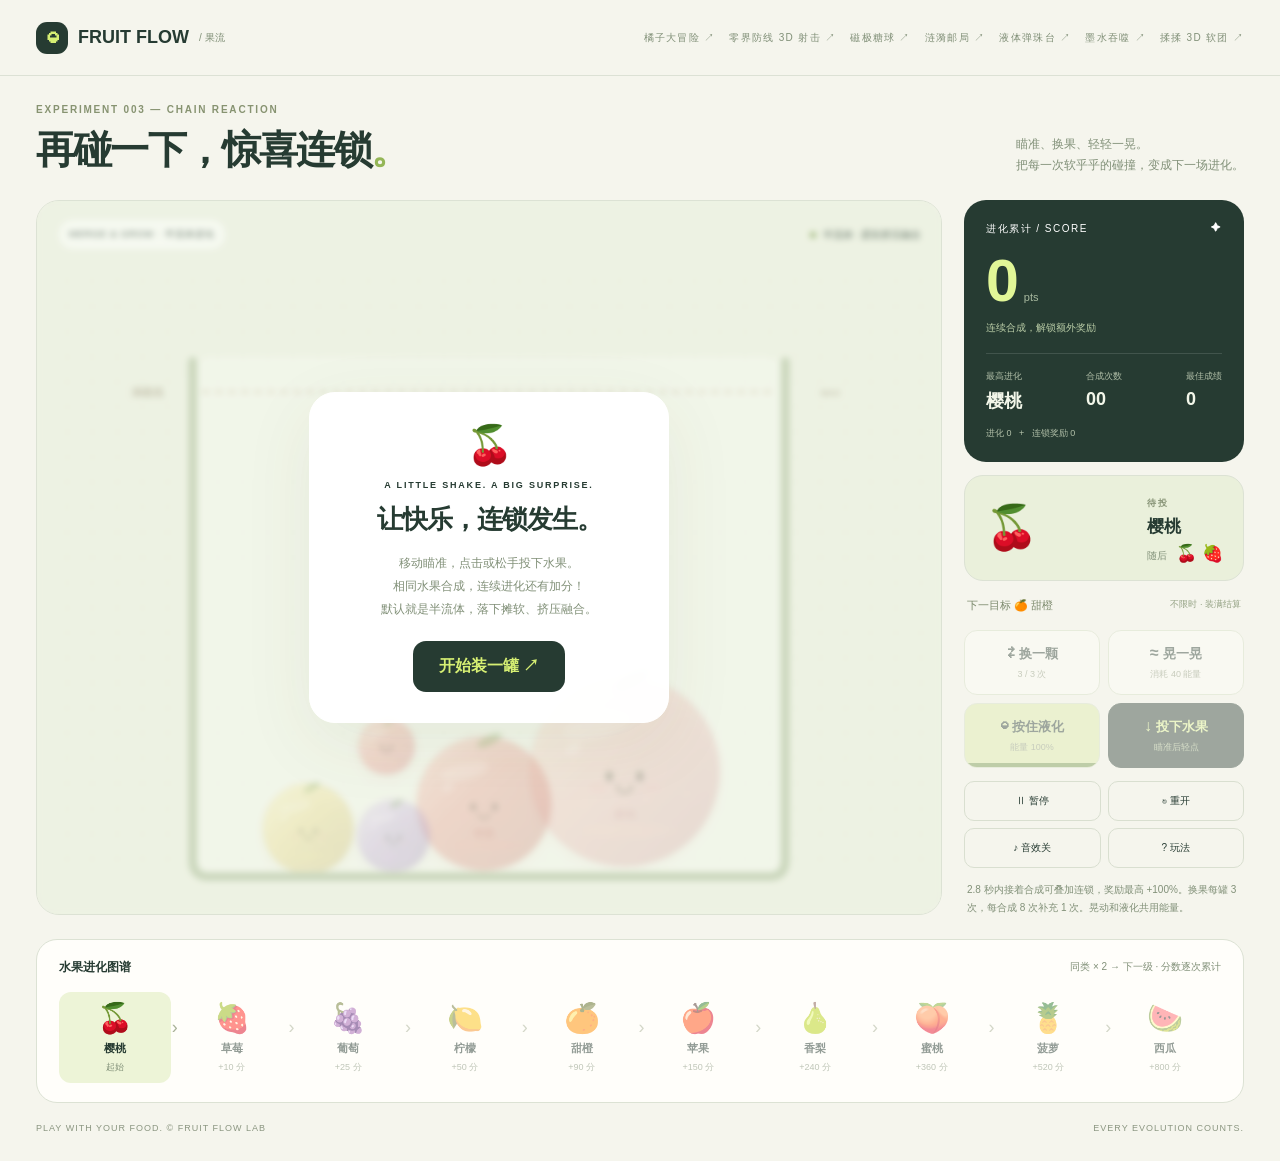
==== commit e8814bc6: "Add game collection and nine-world Tangerine Trail adventure" ====
--- a/index.html
+++ b/index.html
@@ -8,7 +8,7 @@
 @media(max-height:520px) and (orientation:landscape){header{height:38px}.intro,.evolution-card,.footer,.mission,.note{display:none}main{padding:8px 16px}.layout{display:grid;grid-template-columns:minmax(0,1fr) 230px;gap:12px}.side{display:flex;gap:7px}.lab{position:relative;top:0;order:0}.game-surface{width:auto;max-width:100%;height:calc(100svh - 65px);aspect-ratio:630/640;margin:auto}canvas{width:100%;height:100%;aspect-ratio:630/640}.lab-head{display:none}.score-card{display:block;padding:10px 13px;min-height:0;border-radius:12px}.card-heading,#combo,.score-detail{display:none}.score{font-size:29px;margin:0}.stats{margin-top:5px;padding:5px 0 0;gap:10px;font-size:8px}.stats strong{font-size:12px;margin-top:3px}.next-card{padding:5px 10px;min-height:35px;border-radius:10px}.next-name{font-size:12px;margin:2px 0}.next-card .eyebrow{display:none}#nextFruit{font-size:25px}.toolbox{position:static;padding:0;border:0;background:transparent;grid-template-columns:1fr 1fr;gap:6px}.tool{min-height:45px;padding:7px;font-size:11px}.tool small{font-size:8px;margin-top:3px}.bottom-controls{grid-template-columns:repeat(4,1fr);gap:4px}.secondary{font-size:8px;padding:5px 2px;min-height:32px}.welcome{max-width:300px;padding:18px}.symbol,.welcome .eyebrow{display:none}.welcome h2{font-size:20px}.welcome p{font-size:11px}.instructions{margin-top:10px}}
 @media(prefers-reduced-motion:reduce){*,*:before,*:after{scroll-behavior:auto!important;transition:none!important}}
 </style></head><body>
-<header><div class="brand"><span class="mark">◒</span> FRUIT FLOW <small>/ 果流</small></div><span class="header-right">SOFT FRUIT. SWEET COMBOS.</span></header>
+<header><div class="brand"><span class="mark">◒</span> FRUIT FLOW <small>/ 果流</small></div><nav style="display:flex;gap:14px;flex-wrap:wrap;justify-content:flex-end"><a class="header-right" href="./tangerine-trail/" style="text-decoration:none">橘子大冒险 ↗</a><a class="header-right" href="./null-sector/" style="text-decoration:none">零界防线 3D 射击 ↗</a><a class="header-right" href="./magnet-candy/" style="text-decoration:none">磁极糖球 ↗</a><a class="header-right" href="./ripple-post/" style="text-decoration:none">涟漪邮局 ↗</a><a class="header-right" href="./liquid-pinball/" style="text-decoration:none">液体弹珠台 ↗</a><a class="header-right" href="./ink-flow/" style="text-decoration:none">墨水吞噬 ↗</a><a class="header-right" href="./squishy/" style="text-decoration:none">揉揉 3D 软团 ↗</a></nav></header>
 <main><div class="intro"><div><div class="eyebrow" style="color:#879371">EXPERIMENT 003 — CHAIN REACTION</div><h1>再碰一下，惊喜连锁<span style="color:#94b657">。</span></h1></div><p>瞄准、换果、轻轻一晃。<br>把每一次软乎乎的碰撞，变成下一场进化。</p></div>
 <div class="layout"><section class="lab"><div class="game-surface"><div class="lab-head"><div class="tag">MERGE & GROW · 半流体进化</div><div class="phase-label"><i id="phaseDot"></i><span id="phaseText">半流体 · 柔软挤压融合</span></div></div><canvas id="game" width="900" height="710" tabindex="0" aria-label="水果游戏：移动瞄准，点击或触屏松手投放；方向键瞄准，回车投放，X 换果，S 晃动，空格液化"></canvas><div class="overlay" id="overlay"><div class="welcome"><span class="symbol">🍒</span><div class="eyebrow" id="overlayTag">A LITTLE SHAKE. A BIG SURPRISE.</div><h2 id="overlayTitle">让快乐，连锁发生。</h2><p id="overlayBody">移动瞄准，点击或松手投下水果。<br>相同水果合成，连续进化还有加分！<br>默认就是半流体，落下摊软、挤压融合。</p><button class="primary" id="start">开始装一罐 ↗</button></div></div></div></section>
 <aside class="side"><div class="score-card"><div class="card-heading"><span>进化累计 / SCORE</span><span>✦</span></div><div class="score"><b id="score">0</b><span>pts</span></div><div id="combo">连续合成，解锁额外奖励</div><div class="stats"><div>最高进化<strong id="highest">樱桃</strong></div><div>合成次数<strong id="collected">00</strong></div><div>最佳成绩<strong id="best">0</strong></div></div><div class="score-detail">进化 <span id="baseScore">0</span> &nbsp; + &nbsp; 连锁奖励 <span id="bonusScore">0</span></div></div>
